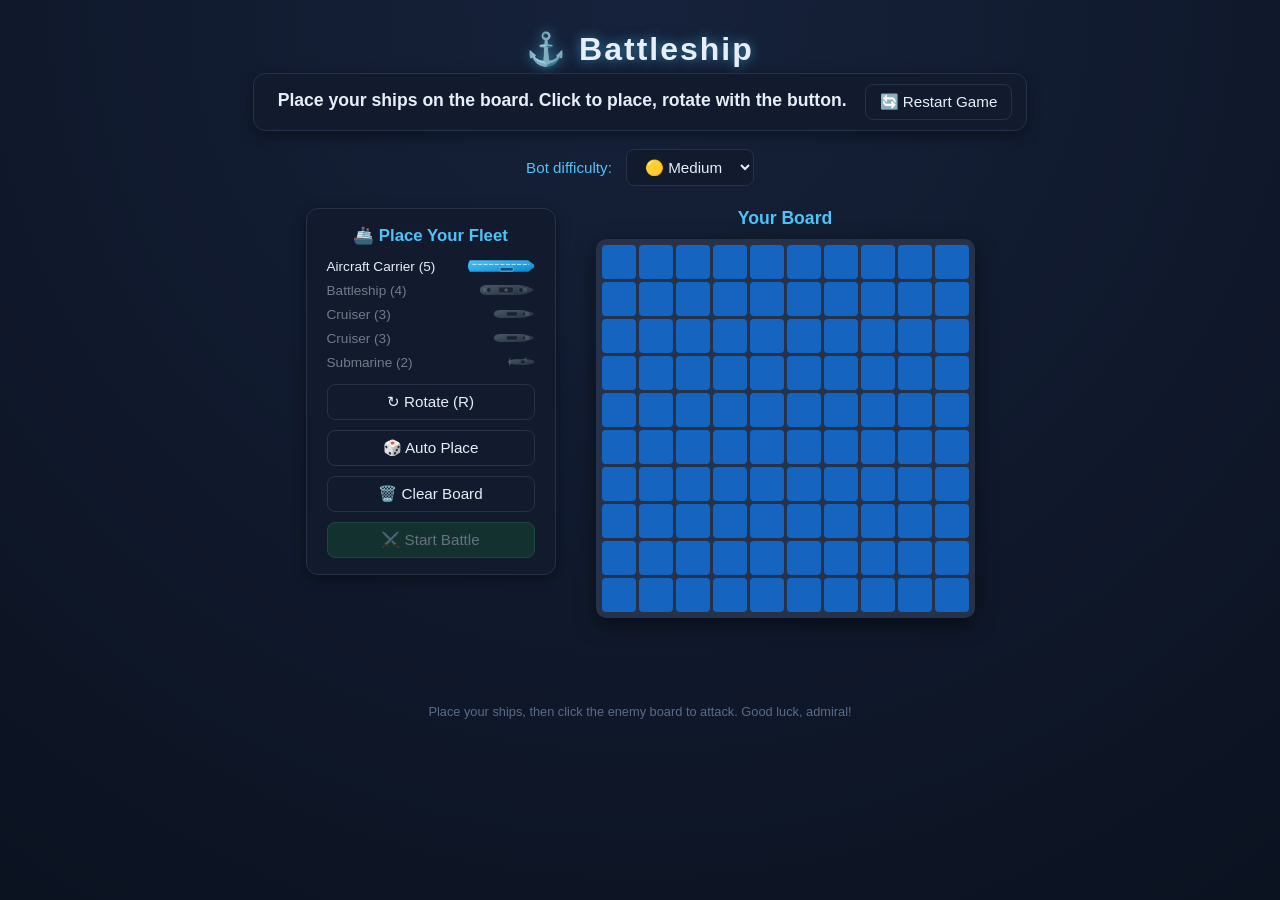
==== games/battleship/index.html @ e6fb00aa "Add 'games/battleship/' from commit 'f71a736b9541c7dc3c64a7a4b724bc1700e84438' git-subtree-dir: game" ====
<!DOCTYPE html>
<html lang="en">
<head>
<meta charset="UTF-8">
<meta name="viewport" content="width=device-width, initial-scale=1.0">
<title>Battleship</title>
<style>
  :root {
    --cell-size: 34px;
    --bg-dark: #0b1220;
    --panel: #121b2e;
    --border: #25324a;
    --water: #1565c0;
    --water-hover: #1e88e5;
    --hit: #e53935;
    --miss: #37474f;
    --accent: #4fc3f7;
    --valid: #43a047;
    --invalid: #d32f2f;
  }

  * { box-sizing: border-box; }

  body {
    margin: 0;
    min-height: 100vh;
    background: radial-gradient(circle at top, #16223b, var(--bg-dark));
    color: #e8eef7;
    font-family: 'Segoe UI', Tahoma, Geneva, Verdana, sans-serif;
    display: flex;
    flex-direction: column;
    align-items: center;
    padding: 20px;
  }

  h1 {
    margin: 10px 0 5px;
    letter-spacing: 2px;
    text-shadow: 0 0 12px rgba(79, 195, 247, 0.6);
  }

  /* Status bar at the top: message + restart button */
  #status-panel {
    display: flex;
    align-items: center;
    gap: 18px;
    background: var(--panel);
    border: 1px solid var(--border);
    border-radius: 12px;
    padding: 10px 14px 10px 24px;
    margin-bottom: 18px;
    text-align: center;
    min-width: 320px;
    max-width: 90vw;
    box-shadow: 0 4px 14px rgba(0,0,0,0.4);
  }

  #status-message {
    flex: 1;
    font-size: 1.1em;
    font-weight: 600;
    min-height: 1.4em;
  }

  #restart-btn {
    white-space: nowrap;
    flex-shrink: 0;
  }

  #controls {
    display: flex;
    flex-wrap: wrap;
    gap: 14px;
    align-items: center;
    justify-content: center;
    margin-bottom: 22px;
  }

  #controls label {
    font-size: 0.95em;
    color: var(--accent);
  }

  select, button {
    background: var(--panel);
    color: #e8eef7;
    border: 1px solid var(--border);
    border-radius: 8px;
    padding: 8px 14px;
    font-size: 0.95em;
    cursor: pointer;
    transition: transform 0.15s ease, background 0.2s ease;
  }

  select:hover, button:hover:not(:disabled) {
    background: #1a2740;
    transform: translateY(-1px);
  }

  button:disabled {
    opacity: 0.4;
    cursor: not-allowed;
  }

  button:active:not(:disabled), select:active {
    transform: translateY(0);
  }

  button.primary {
    background: #15532f;
    border-color: #2e8b57;
  }

  button.primary:hover:not(:disabled) {
    background: #1b6b3c;
  }

  /* Wraps the placement panel and the boards side by side */
  #game-area {
    display: flex;
    gap: 40px;
    flex-wrap: wrap;
    justify-content: center;
    align-items: flex-start;
    width: 100%;
  }

  /* Ship placement panel (left sidebar) */
  #placement-panel {
    background: var(--panel);
    border: 1px solid var(--border);
    border-radius: 12px;
    padding: 16px 20px;
    text-align: left;
    width: 250px;
    flex-shrink: 0;
    box-shadow: 0 4px 14px rgba(0,0,0,0.4);
  }

  #placement-panel h2 {
    margin: 0 0 12px;
    font-size: 1.05em;
    color: var(--accent);
    text-align: center;
  }

  #ship-queue {
    display: flex;
    flex-direction: column;
    gap: 8px;
    align-items: stretch;
    margin-bottom: 14px;
  }

  .queue-item {
    display: flex;
    align-items: center;
    justify-content: space-between;
    gap: 10px;
    opacity: 0.45;
  }

  .queue-item.current {
    opacity: 1;
  }

  .queue-item.placed {
    opacity: 0.25;
    text-decoration: line-through;
  }

  .queue-name {
    font-size: 0.85em;
    text-align: left;
  }

  .queue-blocks {
    flex-shrink: 0;
    display: block;
    height: 16px;
  }

  .queue-blocks svg {
    width: 100%;
    height: 100%;
    display: block;
  }

  #placement-actions {
    display: flex;
    flex-direction: column;
    gap: 10px;
  }

  #placement-actions button {
    width: 100%;
  }

  /* Fleet panels (sunk vs. remaining), beside the boards */
  .fleet-column {
    display: none; /* shown only during battle */
    background: var(--panel);
    border: 1px solid var(--border);
    border-radius: 12px;
    padding: 10px 14px;
    min-width: 165px;
    flex-shrink: 0;
    margin-top: 38px; /* lines up with the top of the board grids */
    box-shadow: 0 4px 14px rgba(0,0,0,0.4);
  }

  .fleet-column h3 {
    margin: 0 0 8px;
    font-size: 0.88em;
    color: var(--accent);
    text-align: center;
  }

  .fleet-item {
    display: flex;
    align-items: center;
    gap: 6px;
    padding: 3px 0;
    font-size: 0.76em;
  }

  .fleet-item.sunk {
    opacity: 0.5;
    text-decoration: line-through;
  }

  .fleet-icon {
    width: 15px;
    text-align: center;
  }

  .fleet-name {
    flex: 1;
  }

  .fleet-blocks {
    flex-shrink: 0;
    display: block;
    height: 10px;
  }

  .fleet-blocks svg {
    width: 100%;
    height: 100%;
    display: block;
  }

  /* Shared SVG ship artwork */
  .ship-hull {
    fill: url(#hullGradient);
  }

  /* Dark details (island, turrets, bridge, submarine sail) */
  .ship-detail {
    fill: #263238;
    stroke: #90a4ae;
    stroke-width: 0.035;
  }

  /* Line details (carrier runway, gun barrels, periscope, rudder) */
  .ship-line {
    stroke: #cfd8dc;
    stroke-width: 0.055;
    stroke-linecap: round;
    fill: none;
  }

  .ship-icon.current .ship-hull { fill: url(#hullGradientCurrent); }
  .ship-icon.current .ship-detail { fill: #01579b; stroke: #b3e5fc; }
  .ship-icon.current .ship-line { stroke: #e1f5fe; }

  .ship-icon.sunk .ship-hull { fill: url(#hullGradientSunk); }
  .ship-icon.sunk .ship-detail { fill: #100303; stroke: #4a1515; }
  .ship-icon.sunk .ship-line { stroke: #5a1a1a; }

  /* Whole-ship drawing overlaid on the board (a single piece per ship) */
  .ship-overlay {
    position: absolute;
    z-index: 0;
    pointer-events: none;
  }

  .ship-overlay svg {
    width: 100%;
    height: 100%;
    display: block;
  }

  #boards-container {
    display: flex;
    gap: 40px;
    flex-wrap: wrap;
    justify-content: center;
  }

  .board-wrapper {
    display: flex;
    flex-direction: column;
    align-items: center;
  }

  #bot-board-wrapper {
    display: none;
  }

  .board-title {
    margin-bottom: 10px;
    font-size: 1.1em;
    color: var(--accent);
    font-weight: bold;
  }

  .board {
    position: relative;
    display: grid;
    grid-template-columns: repeat(10, var(--cell-size));
    grid-template-rows: repeat(10, var(--cell-size));
    gap: 3px;
    background: var(--border);
    padding: 6px;
    border-radius: 10px;
    box-shadow: 0 6px 20px rgba(0,0,0,0.5);
  }

  .cell {
    width: var(--cell-size);
    height: var(--cell-size);
    background: var(--water);
    border-radius: 4px;
    display: flex;
    align-items: center;
    justify-content: center;
    font-size: 16px;
    user-select: none;
    position: relative;
    z-index: 1;
    transition: background 0.15s ease, transform 0.1s ease;
  }

  .cell:focus-visible {
    outline: 2px solid var(--accent);
    outline-offset: -2px;
  }

  /* Bot board: clickable only during battle */
  #bot-board.battle-active .cell {
    cursor: pointer;
  }

  #bot-board.battle-active .cell:hover:not(.miss):not(.hit):not(.sunk) {
    background: var(--water-hover);
  }

  /* Cell that belongs to a ship: turned transparent so the SVG drawing
     (.ship-overlay, below it in z-index) shows through. When the cell is
     attacked, the .hit/.miss/.sunk rules (with !important) paint over it,
     covering the drawing exactly at that point of the hull. */
  .cell.ship {
    background: transparent;
  }

  /* Placement board: cursor and preview */
  #player-board.placement-active .cell {
    cursor: pointer;
  }

  .cell.preview-valid {
    background: linear-gradient(135deg, var(--valid), #2e7d32) !important;
  }

  .cell.preview-invalid {
    background: linear-gradient(135deg, var(--invalid), #b71c1c) !important;
  }

  .cell.miss {
    background: var(--miss);
  }

  .cell.miss::after {
    content: '•';
    color: #b0bec5;
    font-size: 20px;
  }

  .cell.hit {
    background: var(--hit) !important;
  }

  .cell.hit::after {
    content: '✕';
    color: #fff;
  }

  /* Translucent so the dark-red sunk hull drawing shows through the cells */
  .cell.sunk {
    background: rgba(8, 8, 8, 0.6) !important;
  }

  .cell.sunk::after {
    content: '✕';
    color: var(--hit);
  }

  /* Subtle click animation */
  .cell.click-anim {
    animation: pop 0.25s ease;
  }

  @keyframes pop {
    0%   { transform: scale(1); }
    40%  { transform: scale(1.25); }
    100% { transform: scale(1); }
  }

  #bot-board.disabled .cell {
    cursor: not-allowed;
  }

  #game-over-banner {
    margin-top: 20px;
    font-size: 1.4em;
    font-weight: bold;
    text-align: center;
    min-height: 1.6em;
  }

  #game-over-banner.win { color: #69f0ae; text-shadow: 0 0 10px rgba(105,240,174,0.6); }
  #game-over-banner.lose { color: #ff5252; text-shadow: 0 0 10px rgba(255,82,82,0.6); }

  footer {
    margin-top: 30px;
    font-size: 0.8em;
    color: #5a6b8a;
  }

  /* Smaller cells on narrow screens so the 10x10 board fits */
  @media (max-width: 480px) {
    :root { --cell-size: 30px; }
  }

  @media (max-width: 390px) {
    :root { --cell-size: 26px; }
  }
</style>
</head>
<body>

<!-- Gradients reused by the SVG ship drawings (board and side lists) -->
<svg width="0" height="0" style="position: absolute" aria-hidden="true">
  <defs>
    <linearGradient id="hullGradient" x1="0" y1="0" x2="1" y2="1">
      <stop offset="0%" stop-color="#90a4ae" />
      <stop offset="100%" stop-color="#37474f" />
    </linearGradient>
    <linearGradient id="hullGradientCurrent" x1="0" y1="0" x2="1" y2="1">
      <stop offset="0%" stop-color="#4fc3f7" />
      <stop offset="100%" stop-color="#0288d1" />
    </linearGradient>
    <linearGradient id="hullGradientSunk" x1="0" y1="0" x2="1" y2="1">
      <stop offset="0%" stop-color="#5a1a1a" />
      <stop offset="100%" stop-color="#1a0505" />
    </linearGradient>
  </defs>
</svg>

<h1>⚓ Battleship</h1>

<div id="status-panel">
  <div id="status-message" role="status" aria-live="polite">Preparing the game...</div>
  <button id="restart-btn">🔄 Restart Game</button>
</div>

<!-- Difficulty picker: visible only outside of battle -->
<div id="controls">
  <label for="difficulty">Bot difficulty:</label>
  <select id="difficulty">
    <option value="easy">🟢 Easy</option>
    <option value="medium" selected>🟡 Medium</option>
    <option value="hard">🔴 Hard</option>
  </select>
</div>

<div id="game-area">
  <!-- Panel shown only during the ship placement phase, next to the board -->
  <div id="placement-panel">
    <h2>🚢 Place Your Fleet</h2>
    <div id="ship-queue"></div>
    <div id="placement-actions">
      <button id="rotate-btn">↻ Rotate (R)</button>
      <button id="auto-place-btn">🎲 Auto Place</button>
      <button id="clear-placement-btn">🗑️ Clear Board</button>
      <button id="start-battle-btn" class="primary" disabled>⚔️ Start Battle</button>
    </div>
  </div>

  <!-- Fleet panels flank the boards during battle -->
  <div class="fleet-column" id="player-fleet-column">
    <h3>🧭 Your Fleet</h3>
    <div id="player-fleet-list"></div>
  </div>

  <div id="boards-container">
    <div class="board-wrapper">
      <div class="board-title">Your Board</div>
      <div class="board" id="player-board" role="group" aria-label="Your board"></div>
    </div>
    <div class="board-wrapper" id="bot-board-wrapper">
      <div class="board-title">Enemy Board</div>
      <div class="board" id="bot-board" role="group" aria-label="Enemy board"></div>
    </div>
  </div>

  <div class="fleet-column" id="enemy-fleet-column">
    <h3>🎯 Enemy Fleet</h3>
    <div id="enemy-fleet-list"></div>
  </div>
</div>

<div id="game-over-banner" role="alert"></div>

<footer>Place your ships, then click the enemy board to attack. Good luck, admiral!</footer>

<script>
(() => {
  'use strict';

  // General settings
  const BOARD_SIZE = 10;
  const SHIP_SIZES = [5, 4, 3, 3, 2]; // 1x5, 1x4, 2x3, 1x2
  const SHIP_NAMES = { 5: 'Aircraft Carrier', 4: 'Battleship', 3: 'Cruiser', 2: 'Submarine' };
  const BOT_MOVE_DELAY = 300; // ms

  // Game state
  let playerGrid, botGrid;      // logical cell matrices
  let playerShips, botShips;    // ship lists { cells: [...], hits: 0, size, sunk }
  let gamePhase = 'placement';  // 'placement' | 'battle' | 'over'
  let difficulty = 'medium';
  let lastPlayerShotMsg = '';   // result of the player's last shot (shown together with the bot's)

  // State specific to the placement phase
  let shipQueue = [];           // remaining sizes to place
  let orientation = 'H';        // 'H' (horizontal) or 'V' (vertical)
  let lastHoverCell = null;     // last cell under the cursor (to redraw the preview when rotating)
  let previewCells = [];        // cells currently highlighted as preview
  let lastPointerType = 'mouse'; // 'mouse' | 'touch' | 'pen' | 'keyboard'
  let touchPreviewCell = null;  // on touch there is no hover: first tap previews, second tap places

  // Bot memory for the medium/hard modes
  let botMemory = {
    targetStack: [],   // stack of candidate cells to attack after a hit
    lastHit: null,
    huntDirection: null,
    firstHitOfCurrentShip: null,
    pendingHits: [],   // hits on ships not yet sunk (so a wounded ship is never abandoned)
    triedCells: new Set() // cells already attacked by the bot (avoids repeats)
  };

  // DOM references
  const playerBoardEl = document.getElementById('player-board');
  const botBoardEl = document.getElementById('bot-board');
  const botBoardWrapperEl = document.getElementById('bot-board-wrapper');
  const statusMessageEl = document.getElementById('status-message');
  const gameOverBannerEl = document.getElementById('game-over-banner');
  const difficultySelect = document.getElementById('difficulty');
  const restartBtn = document.getElementById('restart-btn');

  const placementPanelEl = document.getElementById('placement-panel');
  const shipQueueEl = document.getElementById('ship-queue');
  const rotateBtn = document.getElementById('rotate-btn');
  const autoPlaceBtn = document.getElementById('auto-place-btn');
  const clearPlacementBtn = document.getElementById('clear-placement-btn');
  const startBattleBtn = document.getElementById('start-battle-btn');

  const controlsEl = document.getElementById('controls');
  const playerFleetColumnEl = document.getElementById('player-fleet-column');
  const enemyFleetColumnEl = document.getElementById('enemy-fleet-column');
  const playerFleetListEl = document.getElementById('player-fleet-list');
  const enemyFleetListEl = document.getElementById('enemy-fleet-list');

  // Utilities
  function createEmptyGrid() {
    return Array.from({ length: BOARD_SIZE }, () =>
      Array.from({ length: BOARD_SIZE }, () => ({
        ship: null,   // reference to the occupying ship, or null
        attacked: false
      }))
    );
  }

  function randomInt(max) {
    return Math.floor(Math.random() * max);
  }

  function inBounds(r, c) {
    return r >= 0 && r < BOARD_SIZE && c >= 0 && c < BOARD_SIZE;
  }

  // Returns the adjacent cells (up, down, left, right)
  function getAdjacentCells(r, c) {
    return [
      { r: r - 1, c }, { r: r + 1, c },
      { r, c: c - 1 }, { r, c: c + 1 }
    ].filter(p => inBounds(p.r, p.c));
  }

  // Automatic ship placement
  function placeShipsRandomly(grid, sizes = SHIP_SIZES) {
    // Attempt cap per ship: if a layout corners a ship, clear the board
    // and start over instead of getting stuck in a loop.
    const MAX_ATTEMPTS = 200;

    while (true) {
      const ships = [];
      let fleetPlaced = true;

      for (const size of sizes) {
        let placed = false;

        for (let attempt = 0; attempt < MAX_ATTEMPTS && !placed; attempt++) {
          const horizontal = Math.random() < 0.5;
          const row = randomInt(BOARD_SIZE);
          const col = randomInt(BOARD_SIZE);

          const cells = [];
          for (let i = 0; i < size; i++) {
            const r = horizontal ? row : row + i;
            const c = horizontal ? col + i : col;
            cells.push({ r, c });
          }

          if (canPlaceShip(grid, cells)) {
            const ship = { cells, size, hits: 0, sunk: false };
            cells.forEach(({ r, c }) => { grid[r][c].ship = ship; });
            ships.push(ship);
            placed = true;
          }
        }

        if (!placed) {
          fleetPlaced = false;
          break;
        }
      }

      if (fleetPlaced) return ships;

      grid.forEach(row => row.forEach(cell => { cell.ship = null; }));
    }
  }

  // Checks bounds and ensures no overlap and no touching another ship
  function canPlaceShip(grid, cells) {
    for (const { r, c } of cells) {
      if (!inBounds(r, c)) return false;
      if (grid[r][c].ship) return false;

      // forbids adjacent ships (including diagonals) for a cleaner layout
      for (let dr = -1; dr <= 1; dr++) {
        for (let dc = -1; dc <= 1; dc++) {
          const nr = r + dr, nc = c + dc;
          if (inBounds(nr, nc) && grid[nr][nc].ship) return false;
        }
      }
    }
    return true;
  }

  // Generates the cells a ship would occupy from an anchor cell (left/top corner)
  function getCellsFromAnchor(row, col, size, orient) {
    const cells = [];
    for (let i = 0; i < size; i++) {
      cells.push(orient === 'H' ? { r: row, c: col + i } : { r: row + i, c: col });
    }
    return cells;
  }

  // SVG ship artwork
  // Each ship type has its own drawing (top-down view), always defined
  // horizontally: x axis = length (0..length), y axis = beam (0..1).
  // The bow sits at x=length and the stern at x=0.

  // Gun turret: circle with two barrels pointing toward "dir" (1 = bow, -1 = stern)
  function turretMarkup(t, dir, r = 0.16) {
    const tip = (t + dir * (r + 0.22)).toFixed(2);
    return `<line class="ship-line" x1="${t}" y1="0.44" x2="${tip}" y2="0.44" />` +
           `<line class="ship-line" x1="${t}" y1="0.56" x2="${tip}" y2="0.56" />` +
           `<circle class="ship-detail" cx="${t}" cy="0.5" r="${r}" />`;
  }

  const SHIP_SHAPES = {
    // Aircraft carrier: wide flat flight deck, dashed runway and side island
    5: () => `
      <path class="ship-hull" d="M 0.35,0.14 L 4.5,0.14 L 4.94,0.42 L 4.94,0.58 L 4.5,0.86 L 0.35,0.86 Q 0.06,0.5 0.35,0.14 Z" />
      <line class="ship-line" x1="0.55" y1="0.4" x2="4.55" y2="0.4" stroke-dasharray="0.24 0.16" />
      <rect class="ship-detail" x="2.5" y="0.58" width="0.95" height="0.24" rx="0.07" />
    `,
    // Battleship: sturdy hull, two gun turrets, superstructure and funnel
    4: () => `
      <path class="ship-hull" d="M 0.06,0.5 Q 0.06,0.22 0.55,0.18 L 2.9,0.18 Q 3.55,0.25 3.94,0.5 Q 3.55,0.75 2.9,0.82 L 0.55,0.82 Q 0.06,0.78 0.06,0.5 Z" />
      ${turretMarkup(3.0, 1)}
      ${turretMarkup(0.7, -1)}
      <rect class="ship-detail" x="1.4" y="0.32" width="1.05" height="0.36" rx="0.09" />
      <circle class="ship-line" cx="1.93" cy="0.5" r="0.08" />
    `,
    // Cruiser: slender hull, one forward turret and a central bridge
    3: () => `
      <path class="ship-hull" d="M 0.06,0.5 Q 0.06,0.28 0.5,0.25 L 2.05,0.25 Q 2.6,0.3 2.94,0.5 Q 2.6,0.7 2.05,0.75 L 0.5,0.75 Q 0.06,0.72 0.06,0.5 Z" />
      ${turretMarkup(2.2, 1, 0.13)}
      <rect class="ship-detail" x="0.95" y="0.36" width="0.8" height="0.28" rx="0.07" />
    `,
    // Submarine: capsule hull, stern rudder, central sail and periscope
    2: () => `
      <path class="ship-hull" d="M 0.05,0.5 Q 0.18,0.35 0.6,0.33 L 1.45,0.33 Q 1.95,0.37 1.95,0.5 Q 1.95,0.63 1.45,0.67 L 0.6,0.67 Q 0.18,0.65 0.05,0.5 Z" />
      <line class="ship-line" x1="0.2" y1="0.3" x2="0.2" y2="0.7" />
      <rect class="ship-detail" x="0.95" y="0.37" width="0.36" height="0.26" rx="0.11" />
      <line class="ship-line" x1="1.24" y1="0.37" x2="1.36" y2="0.24" />
    `,
    // Generic shape for sizes outside the standard fleet
    default: (L) => {
      const wideAt = Math.min(L * 0.4, L - 0.9);
      const taperAt = Math.max(L - 0.6, L * 0.55);
      const points = [
        [0, 0.3], [0, 0.7],
        [wideAt, 0.85], [taperAt, 0.55],
        [L, 0.5],
        [taperAt, 0.45], [wideAt, 0.15]
      ];
      const d = 'M ' + points.map(([x, y]) => `${x.toFixed(3)},${y.toFixed(3)}`).join(' L ') + ' Z';
      return `<path class="ship-hull" d="${d}" />`;
    }
  };

  function shipSvgMarkup(length, orientation, extraClass) {
    const shape = SHIP_SHAPES[length] || SHIP_SHAPES.default;
    const viewBox = orientation === 'V' ? `0 0 1 ${length}` : `0 0 ${length} 1`;
    // matrix(0 1 1 0 0 0) transposes the axes (x,y -> y,x), reusing the
    // horizontal drawing vertically without duplicating the shapes
    const inner = orientation === 'V'
      ? `<g transform="matrix(0 1 1 0 0 0)">${shape(length)}</g>`
      : shape(length);
    return `<svg class="ship-icon${extraClass ? ' ' + extraClass : ''}" viewBox="${viewBox}" preserveAspectRatio="none" xmlns="http://www.w3.org/2000/svg">${inner}</svg>`;
  }

  // Draws the whole ship overlaid on the board (a single piece per ship,
  // not one slice per cell). Must only be called with ships that may be
  // revealed (the player's always; the enemy's only when sunk / game over).
  function renderShipOverlays(boardEl, ships) {
    boardEl.querySelectorAll('.ship-overlay').forEach(el => el.remove());

    ships.forEach(ship => {
      const first = ship.cells[0];
      const last = ship.cells[ship.cells.length - 1];
      const firstEl = boardEl.querySelector(`[data-row="${first.r}"][data-col="${first.c}"]`);
      const lastEl = boardEl.querySelector(`[data-row="${last.r}"][data-col="${last.c}"]`);
      if (!firstEl || !lastEl) return;

      const orientation = first.r === last.r ? 'H' : 'V';
      const overlay = document.createElement('div');
      overlay.className = 'ship-overlay' + (ship.sunk ? ' sunk' : '');
      overlay.style.left = `${firstEl.offsetLeft}px`;
      overlay.style.top = `${firstEl.offsetTop}px`;
      overlay.style.width = `${(lastEl.offsetLeft + lastEl.offsetWidth) - firstEl.offsetLeft}px`;
      overlay.style.height = `${(lastEl.offsetTop + lastEl.offsetHeight) - firstEl.offsetTop}px`;
      overlay.innerHTML = shipSvgMarkup(ship.size, orientation, ship.sunk ? 'sunk' : '');

      boardEl.appendChild(overlay);
    });
  }

  // Board rendering
  // Accessible cell name: coordinate in the A1..J10 format + current state
  function cellAriaLabel(r, c, cellData, revealShips) {
    const coord = `${String.fromCharCode(65 + r)}${c + 1}`;
    if (cellData.attacked) {
      if (cellData.ship) return `${coord}: ${cellData.ship.sunk ? 'sunk ship' : 'hit'}`;
      return `${coord}: miss`;
    }
    // on revealed boards, tells screen readers where the ships are
    if (revealShips && cellData.ship) return `${coord}: ship`;
    return coord;
  }

  function renderBoard(boardEl, grid, { revealShips, interactive }) {
    boardEl.innerHTML = '';
    for (let r = 0; r < BOARD_SIZE; r++) {
      for (let c = 0; c < BOARD_SIZE; c++) {
        const cellData = grid[r][c];
        const cellEl = document.createElement('div');
        cellEl.className = 'cell';
        cellEl.dataset.row = r;
        cellEl.dataset.col = c;
        cellEl.setAttribute('aria-label', cellAriaLabel(r, c, cellData, revealShips));
        if (interactive) {
          cellEl.tabIndex = 0;
          cellEl.setAttribute('role', 'button');
        }

        if (revealShips && cellData.ship) {
          cellEl.classList.add('ship');
        }

        if (cellData.attacked) {
          if (cellData.ship) {
            cellEl.classList.add(cellData.ship.sunk ? 'sunk' : 'hit');
          } else {
            cellEl.classList.add('miss');
          }
        }

        boardEl.appendChild(cellEl);
      }
    }
  }

  function updateCellVisual(boardEl, r, c, grid, { revealShips }) {
    const cellEl = boardEl.querySelector(`[data-row="${r}"][data-col="${c}"]`);
    if (!cellEl) return;
    const cellData = grid[r][c];

    cellEl.classList.remove('hit', 'miss', 'sunk');
    if (cellData.attacked) {
      if (cellData.ship) {
        cellEl.classList.add(cellData.ship.sunk ? 'sunk' : 'hit');
      } else {
        cellEl.classList.add('miss');
      }
    }
    cellEl.setAttribute('aria-label', cellAriaLabel(r, c, cellData, revealShips));

    // subtle click animation
    cellEl.classList.remove('click-anim');
    void cellEl.offsetWidth; // forces a reflow to restart the animation
    cellEl.classList.add('click-anim');
  }

  // Visually marks all cells of a ship as "sunk" once it goes down
  function refreshShipSunkState(boardEl, ship, grid, opts) {
    ship.cells.forEach(({ r, c }) => updateCellVisual(boardEl, r, c, grid, opts));
  }

  // Fleet panel: sunk vs. remaining ships
  // Hit progress (red blocks) stays hidden until the ship is fully sunk,
  // so it never gives away which ship was hit. The rule applies equally
  // to both sides (your fleet and the enemy fleet).
  function renderFleetList(containerEl, ships) {
    containerEl.innerHTML = '';
    ships.forEach(ship => {
      const item = document.createElement('div');
      item.className = 'fleet-item' + (ship.sunk ? ' sunk' : '');

      const icon = document.createElement('span');
      icon.className = 'fleet-icon';
      icon.textContent = ship.sunk ? '☠️' : '🚢';

      const name = document.createElement('span');
      name.className = 'fleet-name';
      name.textContent = `${SHIP_NAMES[ship.size]} (${ship.size})`;

      const blocks = document.createElement('span');
      blocks.className = 'fleet-blocks';
      blocks.style.width = `${ship.size * 8}px`;
      blocks.innerHTML = shipSvgMarkup(ship.size, 'H', ship.sunk ? 'sunk' : '');

      item.append(icon, name, blocks);
      containerEl.appendChild(item);
    });
  }

  function updateFleetStatus() {
    renderFleetList(playerFleetListEl, playerShips);
    renderFleetList(enemyFleetListEl, botShips);
  }

  // Placement phase

  function enterPlacementPhase() {
    gamePhase = 'placement';
    playerGrid = createEmptyGrid();
    playerShips = [];
    shipQueue = [...SHIP_SIZES];
    orientation = 'H';
    lastHoverCell = null;
    previewCells = [];
    touchPreviewCell = null;

    controlsEl.style.display = 'flex';
    placementPanelEl.style.display = 'block';
    botBoardWrapperEl.style.display = 'none';
    playerFleetColumnEl.style.display = 'none';
    enemyFleetColumnEl.style.display = 'none';
    playerBoardEl.classList.add('placement-active');

    renderBoard(playerBoardEl, playerGrid, { revealShips: true, interactive: true });
    renderShipOverlays(playerBoardEl, playerShips);
    renderShipQueue();
    startBattleBtn.disabled = true;
    setStatus('Place your ships on the board. Click to place, rotate with the button.');
  }

  function renderShipQueue() {
    shipQueueEl.innerHTML = '';

    // Fixed list of every ship in the fleet, marking the ones already placed
    const placedCount = SHIP_SIZES.length - shipQueue.length;

    SHIP_SIZES.forEach((size, i) => {
      const item = document.createElement('div');
      const isPlaced = i < placedCount;
      const isCurrent = i === placedCount;
      item.className = 'queue-item' + (isPlaced ? ' placed' : '') + (isCurrent ? ' current' : '');

      const name = document.createElement('span');
      name.className = 'queue-name';
      name.textContent = `${SHIP_NAMES[size]} (${size})`;

      const blocks = document.createElement('span');
      blocks.className = 'queue-blocks';
      blocks.style.width = `${size * 14}px`;
      blocks.innerHTML = shipSvgMarkup(size, 'H', isCurrent ? 'current' : '');

      item.appendChild(name);
      item.appendChild(blocks);
      shipQueueEl.appendChild(item);
    });
  }

  function clearPreview() {
    previewCells.forEach(({ r, c }) => {
      const cellEl = playerBoardEl.querySelector(`[data-row="${r}"][data-col="${c}"]`);
      if (cellEl) cellEl.classList.remove('preview-valid', 'preview-invalid');
    });
    previewCells = [];
  }

  function showPreview(row, col) {
    clearPreview();
    if (shipQueue.length === 0) return;

    const size = shipQueue[0];
    const cells = getCellsFromAnchor(row, col, size, orientation);
    const valid = canPlaceShip(playerGrid, cells);

    cells.forEach(({ r, c }) => {
      if (!inBounds(r, c)) return;
      const cellEl = playerBoardEl.querySelector(`[data-row="${r}"][data-col="${c}"]`);
      if (cellEl) cellEl.classList.add(valid ? 'preview-valid' : 'preview-invalid');
    });

    previewCells = cells.filter(p => inBounds(p.r, p.c));
  }

  function handlePlacementHover(e) {
    if (gamePhase !== 'placement') return;
    const cellEl = e.target.closest('.cell');
    if (!cellEl) return;
    const row = Number(cellEl.dataset.row);
    const col = Number(cellEl.dataset.col);
    lastHoverCell = { row, col };
    showPreview(row, col);
  }

  function handlePlacementLeave() {
    lastHoverCell = null;
    clearPreview();
  }

  function handlePlacementClick(e) {
    if (gamePhase !== 'placement' || shipQueue.length === 0) return;
    const cellEl = e.target.closest('.cell');
    if (!cellEl) return;
    const row = Number(cellEl.dataset.row);
    const col = Number(cellEl.dataset.col);

    // touch has no hover preview: the first tap only shows the preview,
    // a second tap on the same cell confirms the placement
    if (lastPointerType === 'touch') {
      if (!touchPreviewCell || touchPreviewCell.row !== row || touchPreviewCell.col !== col) {
        touchPreviewCell = { row, col };
        lastHoverCell = { row, col };
        showPreview(row, col);
        return;
      }
      touchPreviewCell = null;
    }

    const size = shipQueue[0];
    const cells = getCellsFromAnchor(row, col, size, orientation);
    if (!canPlaceShip(playerGrid, cells)) return; // invalid position, ignore the click

    const ship = { cells, size, hits: 0, sunk: false };
    cells.forEach(({ r, c }) => { playerGrid[r][c].ship = ship; });
    playerShips.push(ship);
    shipQueue.shift();

    clearPreview();
    renderBoard(playerBoardEl, playerGrid, { revealShips: true, interactive: true });
    renderShipOverlays(playerBoardEl, playerShips);
    renderShipQueue();

    if (shipQueue.length === 0) {
      startBattleBtn.disabled = false;
      setStatus('Fleet placed! Click "Start Battle" when you are ready.');
    } else {
      setStatus(`Place: ${SHIP_NAMES[shipQueue[0]]} (size ${shipQueue[0]}).`);
      if (lastHoverCell) showPreview(lastHoverCell.row, lastHoverCell.col);
    }
  }

  function toggleOrientation() {
    if (gamePhase !== 'placement') return;
    orientation = orientation === 'H' ? 'V' : 'H';
    if (lastHoverCell) showPreview(lastHoverCell.row, lastHoverCell.col);
  }

  function autoPlaceRemaining() {
    if (gamePhase !== 'placement') return;
    playerGrid = createEmptyGrid();
    playerShips = placeShipsRandomly(playerGrid, SHIP_SIZES);
    shipQueue = [];

    renderBoard(playerBoardEl, playerGrid, { revealShips: true, interactive: true });
    renderShipOverlays(playerBoardEl, playerShips);
    renderShipQueue();
    startBattleBtn.disabled = false;
    setStatus('Fleet placed automatically! Click "Start Battle".');
  }

  function clearPlacement() {
    if (gamePhase !== 'placement') return;
    playerGrid = createEmptyGrid();
    playerShips = [];
    shipQueue = [...SHIP_SIZES];

    renderBoard(playerBoardEl, playerGrid, { revealShips: true, interactive: true });
    renderShipOverlays(playerBoardEl, playerShips);
    renderShipQueue();
    startBattleBtn.disabled = true;
    setStatus('Board cleared. Place your ships again.');
  }

  function startBattle() {
    if (gamePhase !== 'placement' || shipQueue.length > 0) return;

    botGrid = createEmptyGrid();
    botShips = placeShipsRandomly(botGrid);

    botMemory = {
      targetStack: [],
      lastHit: null,
      huntDirection: null,
      firstHitOfCurrentShip: null,
      pendingHits: [],
      triedCells: new Set()
    };

    gamePhase = 'battle';
    lastPlayerShotMsg = '';
    controlsEl.style.display = 'none'; // difficulty is hidden once the battle starts

    // during battle the player's board is no longer interactive
    playerBoardEl.querySelectorAll('.cell').forEach(el => {
      el.tabIndex = -1;
      el.removeAttribute('role');
    });

    placementPanelEl.style.display = 'none';
    botBoardWrapperEl.style.display = 'flex';
    playerFleetColumnEl.style.display = 'block';
    enemyFleetColumnEl.style.display = 'block';
    playerBoardEl.classList.remove('placement-active');

    renderBoard(botBoardEl, botGrid, { revealShips: false, interactive: true });
    updateFleetStatus();
    setStatus('Your turn! Click the enemy board to attack.');
    setBoardsClickable(true);

    // keyboard flow: continue on the board that is now the active one
    const firstCell = botBoardEl.querySelector('.cell');
    if (firstCell) firstCell.focus({ preventScroll: true });
  }

  // Battle phase

  function attackCell(grid, ships, r, c) {
    const cellData = grid[r][c];
    if (cellData.attacked) return null; // already attacked

    cellData.attacked = true;

    if (cellData.ship) {
      cellData.ship.hits++;
      if (cellData.ship.hits === cellData.ship.size) {
        cellData.ship.sunk = true;
      }
      return { hit: true, ship: cellData.ship };
    }

    return { hit: false, ship: null };
  }

  function allShipsSunk(ships) {
    return ships.every(s => s.sunk);
  }

  function handlePlayerAttack(e) {
    if (gamePhase !== 'battle') return;
    if (botBoardEl.classList.contains('disabled')) return; // waiting for the bot's turn

    const cellEl = e.target.closest('.cell');
    if (!cellEl) return;

    const r = Number(cellEl.dataset.row);
    const c = Number(cellEl.dataset.col);

    if (botGrid[r][c].attacked) return; // cell already attacked, ignore

    const result = attackCell(botGrid, botShips, r, c);
    updateCellVisual(botBoardEl, r, c, botGrid, { revealShips: false });

    if (result.hit) {
      if (result.ship.sunk) {
        refreshShipSunkState(botBoardEl, result.ship, botGrid, { revealShips: false });
        renderShipOverlays(botBoardEl, botShips.filter(s => s.sunk));
        lastPlayerShotMsg = `💥 You sank an enemy ship (size ${result.ship.size})!`;
      } else {
        lastPlayerShotMsg = '🎯 You hit an enemy ship!';
      }
    } else {
      lastPlayerShotMsg = '🌊 You missed: water.';
    }
    setStatus(lastPlayerShotMsg);

    updateFleetStatus();

    if (allShipsSunk(botShips)) {
      endGame(true);
      return;
    }

    // bot's turn after a short delay
    setBoardsClickable(false);
    setTimeout(botTurn, BOT_MOVE_DELAY);
  }

  function botTurn() {
    if (gamePhase !== 'battle') return;

    const { r, c } = chooseBotTarget();
    const result = attackCell(playerGrid, playerShips, r, c);
    botMemory.triedCells.add(`${r},${c}`);
    updateCellVisual(playerBoardEl, r, c, playerGrid, { revealShips: true });

    let botMsg;
    if (result.hit) {
      if (result.ship.sunk) {
        refreshShipSunkState(playerBoardEl, result.ship, playerGrid, { revealShips: true });
        // redraws the overlays so the sunk ship gets the dark-red hull
        renderShipOverlays(playerBoardEl, playerShips);
        botMsg = `☠️ The bot sank your ship (size ${result.ship.size})!`;
        // ship sunk: clear the hunt memory and the resolved hits
        botMemory.targetStack = [];
        botMemory.lastHit = null;
        botMemory.huntDirection = null;
        botMemory.firstHitOfCurrentShip = null;
        botMemory.pendingHits = botMemory.pendingHits.filter(
          h => !result.ship.cells.some(cell => cell.r === h.r && cell.c === h.c)
        );
      } else {
        botMsg = '🔥 The bot hit your ship!';
        registerBotHit(r, c);
      }
    } else {
      botMsg = '💧 The bot missed. Your turn!';
      // if it was in "direction" mode and missed, try the opposite direction from the first hit
      if (difficulty === 'hard' && botMemory.huntDirection && botMemory.firstHitOfCurrentShip) {
        const opposite = oppositeTargetFrom(botMemory.firstHitOfCurrentShip, botMemory.huntDirection);
        if (opposite && !botMemory.triedCells.has(`${opposite.r},${opposite.c}`)) {
          botMemory.targetStack.push(opposite);
        }
        botMemory.huntDirection = null;
      }
    }

    // Shows the player's result and the bot's together, so the player's
    // shot does not vanish from the screen when the bot responds
    setStatus(lastPlayerShotMsg ? `${lastPlayerShotMsg} · ${botMsg}` : botMsg);

    updateFleetStatus();

    if (allShipsSunk(playerShips)) {
      endGame(false);
      return;
    }

    setBoardsClickable(true);
  }

  function registerBotHit(r, c) {
    botMemory.pendingHits.push({ r, c });

    if (!botMemory.firstHitOfCurrentShip) {
      botMemory.firstHitOfCurrentShip = { r, c };
    } else if (!botMemory.huntDirection) {
      // second hit on the same ship: deduce the direction
      const first = botMemory.firstHitOfCurrentShip;
      if (r === first.r) {
        botMemory.huntDirection = { dr: 0, dc: c > first.c ? 1 : -1 };
      } else {
        botMemory.huntDirection = { dr: r > first.r ? 1 : -1, dc: 0 };
      }
    }

    botMemory.lastHit = { r, c };

    if (difficulty === 'medium') {
      // add the neighbors as candidates
      getAdjacentCells(r, c).forEach(p => {
        if (!botMemory.triedCells.has(`${p.r},${p.c}`)) {
          botMemory.targetStack.push(p);
        }
      });
    } else if (difficulty === 'hard') {
      if (botMemory.huntDirection) {
        // keep going in the detected direction
        const next = {
          r: r + botMemory.huntDirection.dr,
          c: c + botMemory.huntDirection.dc
        };
        if (inBounds(next.r, next.c) && !botMemory.triedCells.has(`${next.r},${next.c}`)) {
          botMemory.targetStack.push(next);
        } else {
          // hit the edge or already tried: try the opposite direction from the first hit
          const opposite = oppositeTargetFrom(botMemory.firstHitOfCurrentShip, botMemory.huntDirection);
          if (opposite && !botMemory.triedCells.has(`${opposite.r},${opposite.c}`)) {
            botMemory.targetStack.push(opposite);
          }
        }
      } else {
        // direction still unknown: add the neighbors of the first hit
        getAdjacentCells(r, c).forEach(p => {
          if (!botMemory.triedCells.has(`${p.r},${p.c}`)) {
            botMemory.targetStack.push(p);
          }
        });
      }
    }
  }

  function oppositeTargetFrom(origin, direction) {
    const opp = { r: origin.r - direction.dr, c: origin.c - direction.dc };
    return inBounds(opp.r, opp.c) ? opp : null;
  }

  function popValidTarget() {
    while (botMemory.targetStack.length > 0) {
      const candidate = botMemory.targetStack.pop();
      const key = `${candidate.r},${candidate.c}`;
      if (!botMemory.triedCells.has(key) && inBounds(candidate.r, candidate.c)) {
        return candidate;
      }
    }
    return null;
  }

  function chooseBotTarget() {
    if (difficulty === 'easy') {
      return randomUntriedCell();
    }

    // medium and hard: drain the priority target stack before shooting at random
    let target = popValidTarget();
    if (target) return target;

    // hard mode: if there are still hits on ships not yet sunk, resume hunting
    // around them instead of abandoning the wounded ship and shooting at random
    if (difficulty === 'hard' && botMemory.pendingHits.length > 0) {
      botMemory.pendingHits.forEach(({ r, c }) => {
        getAdjacentCells(r, c).forEach(p => {
          if (!botMemory.triedCells.has(`${p.r},${p.c}`)) {
            botMemory.targetStack.push(p);
          }
        });
      });
      target = popValidTarget();
      if (target) return target;
    }

    return randomUntriedCell();
  }

  function randomUntriedCell() {
    let r, c, key;
    do {
      r = randomInt(BOARD_SIZE);
      c = randomInt(BOARD_SIZE);
      key = `${r},${c}`;
    } while (botMemory.triedCells.has(key));
    return { r, c };
  }

  // Game flow control
  function setStatus(message) {
    statusMessageEl.textContent = message;
  }

  function setBoardsClickable(clickable) {
    botBoardEl.classList.toggle('disabled', !clickable);
    botBoardEl.classList.toggle('battle-active', gamePhase === 'battle');
  }

  function endGame(playerWon) {
    gamePhase = 'over';
    setBoardsClickable(false);
    controlsEl.style.display = 'flex'; // free to pick a difficulty for the next game

    // reveals all of the bot's ships at the end
    renderBoard(botBoardEl, botGrid, { revealShips: true });
    renderShipOverlays(botBoardEl, botShips);

    if (playerWon) {
      gameOverBannerEl.textContent = '🏆 Victory! You sank the entire enemy fleet!';
      gameOverBannerEl.className = 'win';
      setStatus('Game over: you won!');
    } else {
      gameOverBannerEl.textContent = '💀 Defeat! Your fleet was destroyed.';
      gameOverBannerEl.className = 'lose';
      setStatus('Game over: the bot won!');
    }
  }

  // Initialization / restart
  function startNewGame() {
    difficulty = difficultySelect.value;
    gameOverBannerEl.textContent = '';
    gameOverBannerEl.className = '';
    enterPlacementPhase();
  }

  // Listeners
  botBoardEl.addEventListener('click', handlePlayerAttack);

  playerBoardEl.addEventListener('mouseover', handlePlacementHover);
  playerBoardEl.addEventListener('mouseleave', handlePlacementLeave);
  playerBoardEl.addEventListener('click', handlePlacementClick);

  rotateBtn.addEventListener('click', toggleOrientation);
  autoPlaceBtn.addEventListener('click', autoPlaceRemaining);
  clearPlacementBtn.addEventListener('click', clearPlacement);
  startBattleBtn.addEventListener('click', startBattle);

  document.addEventListener('keydown', (e) => {
    if ((e.key === 'r' || e.key === 'R') && gamePhase === 'placement') {
      toggleOrientation();
    }
  });

  // Tracks the pointer type so placement clicks can tell touch apart from mouse
  document.addEventListener('pointerdown', (e) => {
    lastPointerType = e.pointerType || 'mouse';
  }, true);

  // Accessibility: Enter/Space activate the focused cell like a click,
  // and moving focus with the keyboard also shows the placement preview
  function handleCellKeydown(e) {
    if (e.key !== 'Enter' && e.key !== ' ') return;
    const cellEl = e.target.closest('.cell');
    if (!cellEl) return;
    e.preventDefault();
    lastPointerType = 'keyboard';
    cellEl.click();
  }

  playerBoardEl.addEventListener('keydown', handleCellKeydown);
  botBoardEl.addEventListener('keydown', handleCellKeydown);
  playerBoardEl.addEventListener('focusin', handlePlacementHover);
  playerBoardEl.addEventListener('focusout', handlePlacementLeave);

  restartBtn.addEventListener('click', startNewGame);

  // The selector is hidden during battle, so a change here can only happen
  // before the battle starts; it never restarts the game (only the button does)
  difficultySelect.addEventListener('change', () => {
    difficulty = difficultySelect.value;
  });

  // Repositions the ship overlays when the layout changes (the cell size
  // shrinks on narrow screens, so the pixel offsets need to be recomputed)
  window.addEventListener('resize', () => {
    if (playerShips) renderShipOverlays(playerBoardEl, playerShips);
    if (gamePhase === 'battle') {
      renderShipOverlays(botBoardEl, botShips.filter(s => s.sunk));
    } else if (gamePhase === 'over') {
      renderShipOverlays(botBoardEl, botShips);
    }
  });

  // Start
  startNewGame();
})();
</script>

</body>
</html>
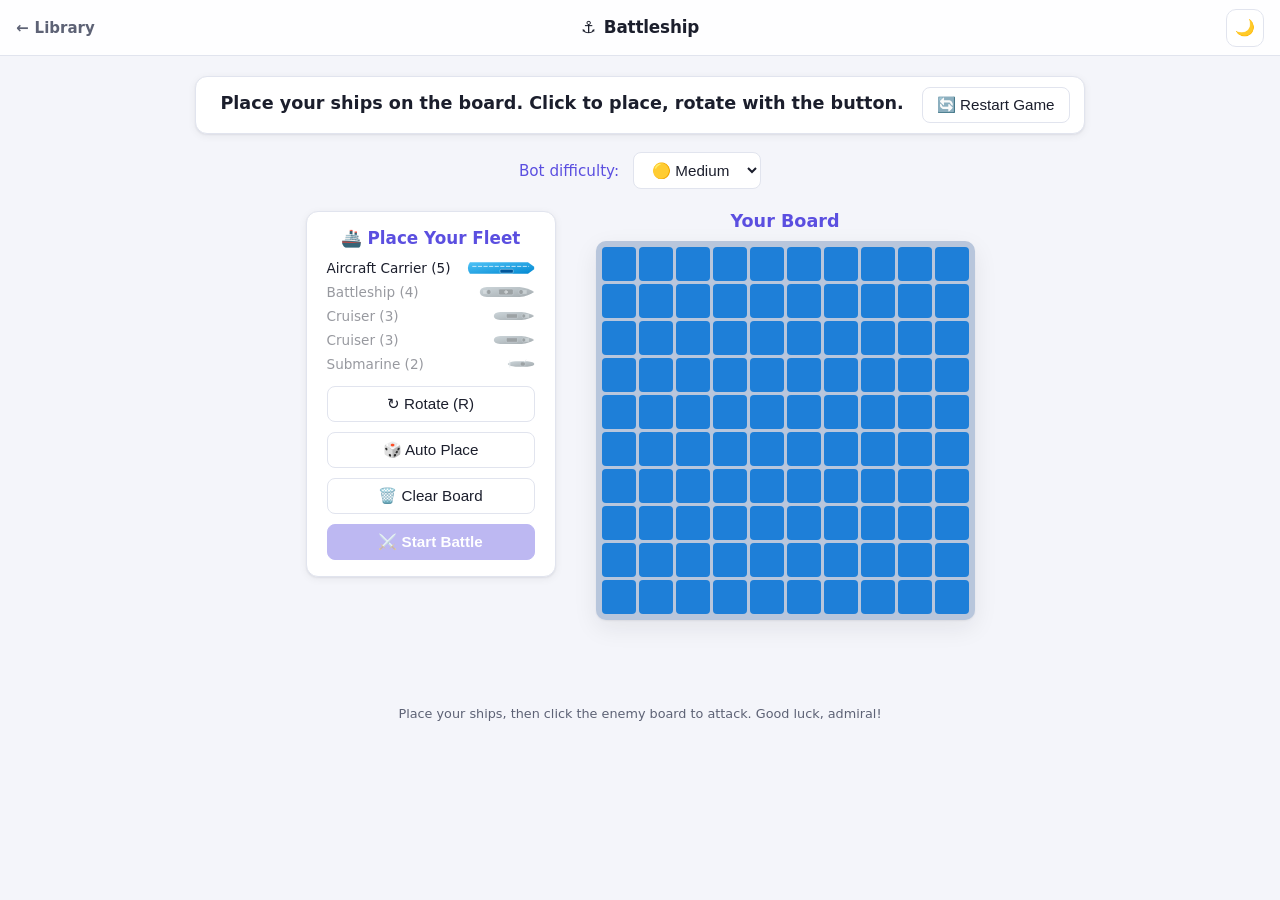
==== commit 81e288e3: "Add shared layout and theme for all games Every page now loads shared/theme.css and shared/layout.js" ====
--- a/games/battleship/index.html
+++ b/games/battleship/index.html
@@ -4,39 +4,43 @@
 <meta charset="UTF-8">
 <meta name="viewport" content="width=device-width, initial-scale=1.0">
 <title>Battleship</title>
+<link rel="stylesheet" href="../../shared/theme.css">
+<script src="../../games.js"></script>
+<script src="../../shared/layout.js" data-game="battleship"></script>
 <style>
   :root {
     --cell-size: 34px;
-    --bg-dark: #0b1220;
-    --panel: #121b2e;
-    --border: #25324a;
+    --panel: var(--gl-surface);
+    --border: var(--gl-border);
+    --grid-bg: #b8c6dc;
+    --water: #1e7fd8;
+    --water-hover: #3a96ea;
+    --hit: #e53935;
+    --miss: #607d8b;
+    --accent: var(--gl-accent);
+    --valid: #43a047;
+    --invalid: #d32f2f;
+  }
+
+  :root[data-theme="dark"] {
+    --grid-bg: #25324a;
     --water: #1565c0;
     --water-hover: #1e88e5;
-    --hit: #e53935;
     --miss: #37474f;
-    --accent: #4fc3f7;
-    --valid: #43a047;
-    --invalid: #d32f2f;
   }
 
   * { box-sizing: border-box; }
 
   body {
-    margin: 0;
     min-height: 100vh;
-    background: radial-gradient(circle at top, #16223b, var(--bg-dark));
-    color: #e8eef7;
-    font-family: 'Segoe UI', Tahoma, Geneva, Verdana, sans-serif;
     display: flex;
     flex-direction: column;
     align-items: center;
-    padding: 20px;
-  }
-
-  h1 {
-    margin: 10px 0 5px;
-    letter-spacing: 2px;
-    text-shadow: 0 0 12px rgba(79, 195, 247, 0.6);
+    padding: 0 20px 20px;
+  }
+
+  .gl-bar {
+    margin: 0 -20px 20px;
   }
 
   /* Status bar at the top: message + restart button */
@@ -52,7 +56,7 @@
     text-align: center;
     min-width: 320px;
     max-width: 90vw;
-    box-shadow: 0 4px 14px rgba(0,0,0,0.4);
+    box-shadow: var(--gl-shadow-sm);
   }
 
   #status-message {
@@ -83,7 +87,7 @@
 
   select, button {
     background: var(--panel);
-    color: #e8eef7;
+    color: var(--gl-fg);
     border: 1px solid var(--border);
     border-radius: 8px;
     padding: 8px 14px;
@@ -93,7 +97,7 @@
   }
 
   select:hover, button:hover:not(:disabled) {
-    background: #1a2740;
+    background: var(--gl-surface-2);
     transform: translateY(-1px);
   }
 
@@ -107,12 +111,14 @@
   }
 
   button.primary {
-    background: #15532f;
-    border-color: #2e8b57;
+    background: var(--gl-accent);
+    border-color: var(--gl-accent);
+    color: var(--gl-accent-fg);
+    font-weight: 600;
   }
 
   button.primary:hover:not(:disabled) {
-    background: #1b6b3c;
+    background: var(--gl-accent-hover);
   }
 
   /* Wraps the placement panel and the boards side by side */
@@ -134,7 +140,7 @@
     text-align: left;
     width: 250px;
     flex-shrink: 0;
-    box-shadow: 0 4px 14px rgba(0,0,0,0.4);
+    box-shadow: var(--gl-shadow-sm);
   }
 
   #placement-panel h2 {
@@ -206,7 +212,7 @@
     min-width: 165px;
     flex-shrink: 0;
     margin-top: 38px; /* lines up with the top of the board grids */
-    box-shadow: 0 4px 14px rgba(0,0,0,0.4);
+    box-shadow: var(--gl-shadow-sm);
   }
 
   .fleet-column h3 {
@@ -321,10 +327,10 @@
     grid-template-columns: repeat(10, var(--cell-size));
     grid-template-rows: repeat(10, var(--cell-size));
     gap: 3px;
-    background: var(--border);
+    background: var(--grid-bg);
     padding: 6px;
     border-radius: 10px;
-    box-shadow: 0 6px 20px rgba(0,0,0,0.5);
+    box-shadow: var(--gl-shadow);
   }
 
   .cell {
@@ -343,7 +349,7 @@
   }
 
   .cell:focus-visible {
-    outline: 2px solid var(--accent);
+    outline: 2px solid var(--gl-fg);
     outline-offset: -2px;
   }
 
@@ -429,13 +435,13 @@
     min-height: 1.6em;
   }
 
-  #game-over-banner.win { color: #69f0ae; text-shadow: 0 0 10px rgba(105,240,174,0.6); }
-  #game-over-banner.lose { color: #ff5252; text-shadow: 0 0 10px rgba(255,82,82,0.6); }
+  #game-over-banner.win { color: var(--gl-success); }
+  #game-over-banner.lose { color: var(--gl-danger); }
 
   footer {
     margin-top: 30px;
     font-size: 0.8em;
-    color: #5a6b8a;
+    color: var(--gl-muted);
   }
 
   /* Smaller cells on narrow screens so the 10x10 board fits */
@@ -467,8 +473,6 @@
     </linearGradient>
   </defs>
 </svg>
-
-<h1>⚓ Battleship</h1>
 
 <div id="status-panel">
   <div id="status-message" role="status" aria-live="polite">Preparing the game...</div>
--- a/shared/theme.css
+++ b/shared/theme.css
@@ -0,0 +1,119 @@
+/* Shared look for the library and every game: design tokens, base styles, and the top bar.
+   Games build their own variables on top of the --gl-* tokens instead of hardcoding colors. */
+
+:root {
+  --gl-bg: #f4f5fa;
+  --gl-surface: #ffffff;
+  --gl-surface-2: #eceef6;
+  --gl-surface-3: #dfe3ee;
+  --gl-fg: #1b1e2c;
+  --gl-muted: #5d6275;
+  --gl-border: #e1e4ee;
+  --gl-accent: #5b4fe0;
+  --gl-accent-hover: #4a3fd0;
+  --gl-accent-fg: #ffffff;
+  --gl-accent-soft: rgba(91, 79, 224, 0.14);
+  --gl-success: #1f9d63;
+  --gl-danger: #d43c4c;
+  --gl-warning: #c98a0d;
+  --gl-overlay: rgba(16, 18, 28, 0.5);
+  --gl-shadow: 0 1px 2px rgba(20, 24, 40, 0.06), 0 8px 24px rgba(20, 24, 40, 0.08);
+  --gl-shadow-sm: 0 1px 2px rgba(20, 24, 40, 0.06), 0 2px 8px rgba(20, 24, 40, 0.06);
+  --gl-radius: 16px;
+  --gl-radius-sm: 10px;
+  --gl-font: system-ui, -apple-system, "Segoe UI", Roboto, Helvetica, Arial, sans-serif;
+  --gl-bar-height: 56px;
+  color-scheme: light;
+}
+
+:root[data-theme="dark"] {
+  --gl-bg: #11131b;
+  --gl-surface: #1a1d29;
+  --gl-surface-2: #242838;
+  --gl-surface-3: #2f3447;
+  --gl-fg: #e9ebf3;
+  --gl-muted: #9aa0b4;
+  --gl-border: #2a2e3e;
+  --gl-accent: #8b80ff;
+  --gl-accent-hover: #9d94ff;
+  --gl-accent-fg: #11131b;
+  --gl-accent-soft: rgba(139, 128, 255, 0.18);
+  --gl-success: #4fd18f;
+  --gl-danger: #ff5e6c;
+  --gl-warning: #f4c11f;
+  --gl-overlay: rgba(4, 5, 10, 0.6);
+  --gl-shadow: 0 1px 2px rgba(0, 0, 0, 0.3), 0 8px 24px rgba(0, 0, 0, 0.3);
+  --gl-shadow-sm: 0 1px 2px rgba(0, 0, 0, 0.3), 0 2px 8px rgba(0, 0, 0, 0.25);
+  color-scheme: dark;
+}
+
+body {
+  margin: 0;
+  background: var(--gl-bg);
+  color: var(--gl-fg);
+  font-family: var(--gl-font);
+}
+
+/* Top bar injected by layout.js: back link · game title · actions + theme toggle */
+.gl-bar {
+  position: sticky;
+  top: 0;
+  z-index: 40;
+  align-self: stretch;
+  display: grid;
+  grid-template-columns: 1fr auto 1fr;
+  align-items: center;
+  gap: 12px;
+  height: var(--gl-bar-height);
+  padding: 0 16px;
+  background: color-mix(in srgb, var(--gl-surface) 88%, transparent);
+  backdrop-filter: blur(12px);
+  -webkit-backdrop-filter: blur(12px);
+  border-bottom: 1px solid var(--gl-border);
+  font-family: var(--gl-font);
+  font-size: 15px;
+  line-height: 1.2;
+  color: var(--gl-fg);
+  box-sizing: border-box;
+}
+.gl-bar * { box-sizing: border-box; }
+
+.gl-bar-start { justify-self: start; display: flex; align-items: center; min-width: 0; }
+.gl-bar .gl-bar-title {
+  justify-self: center;
+  display: flex; align-items: center; gap: 8px;
+  margin: 0; padding: 0; font-size: 1.05rem; font-weight: 700; letter-spacing: -0.01em;
+  text-shadow: none; color: inherit; white-space: nowrap;
+}
+.gl-bar-end { justify-self: end; display: flex; align-items: center; gap: 8px; }
+
+.gl-back, .gl-brand {
+  display: inline-flex; align-items: center; gap: 6px;
+  color: var(--gl-fg); text-decoration: none; font-weight: 600;
+  padding: 8px 10px; margin-left: -10px; border-radius: var(--gl-radius-sm);
+  white-space: nowrap;
+}
+.gl-back { color: var(--gl-muted); }
+.gl-back:hover { color: var(--gl-fg); background: var(--gl-surface-2); }
+
+.gl-bar .gl-bar-end > button {
+  width: 38px; height: 38px;
+  display: inline-flex; align-items: center; justify-content: center;
+  padding: 0; margin: 0;
+  border: 1px solid var(--gl-border); border-radius: var(--gl-radius-sm);
+  background: var(--gl-surface); color: var(--gl-fg);
+  font: inherit; font-size: 1rem; line-height: 1;
+  box-shadow: none; transform: none;
+  cursor: pointer;
+}
+.gl-bar .gl-bar-end > button:hover:not(:disabled) { background: var(--gl-surface-2); transform: none; box-shadow: none; }
+.gl-bar .gl-back:focus-visible, .gl-bar .gl-brand:focus-visible, .gl-bar .gl-bar-end > button:focus-visible {
+  outline: 2px solid var(--gl-accent); outline-offset: 2px;
+}
+
+@media (max-width: 520px) {
+  .gl-bar { padding: 0 12px; gap: 8px; grid-template-columns: auto minmax(0, 1fr) auto; }
+  .gl-bar .gl-bar-title { min-width: 0; overflow: hidden; text-overflow: ellipsis; }
+  .gl-back-label { display: none; }
+  .gl-bar .gl-bar-title { font-size: 1rem; }
+}
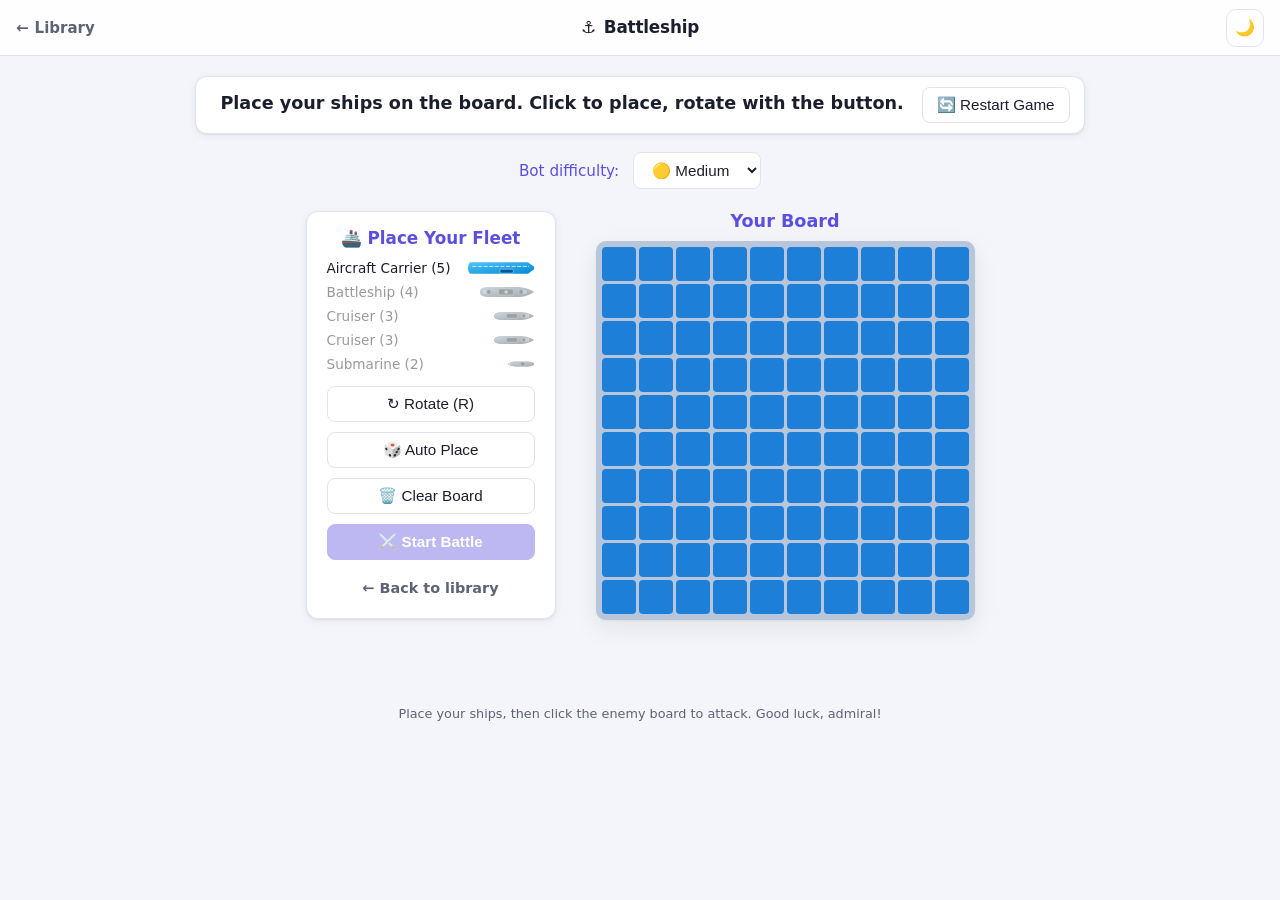
==== commit b90f2eed: "Add back-to-library link to game start screens" ====
--- a/games/battleship/index.html
+++ b/games/battleship/index.html
@@ -500,6 +500,7 @@
       <button id="clear-placement-btn">🗑️ Clear Board</button>
       <button id="start-battle-btn" class="primary" disabled>⚔️ Start Battle</button>
     </div>
+    <a class="gl-back-link" href="../../index.html">← Back to library</a>
   </div>
 
   <!-- Fleet panels flank the boards during battle -->
--- a/shared/theme.css
+++ b/shared/theme.css
@@ -111,6 +111,22 @@
   outline: 2px solid var(--gl-accent); outline-offset: 2px;
 }
 
+/* "Back to library" link for a game's start/selection screen */
+.gl-back-link {
+  display: block;
+  width: fit-content;
+  margin: 14px auto 0;
+  padding: 6px 10px;
+  border-radius: var(--gl-radius-sm);
+  color: var(--gl-muted);
+  font-family: var(--gl-font);
+  font-size: 0.9rem;
+  font-weight: 600;
+  text-decoration: none;
+}
+.gl-back-link:hover { color: var(--gl-fg); background: var(--gl-surface-2); }
+.gl-back-link:focus-visible { outline: 2px solid var(--gl-accent); outline-offset: 2px; }
+
 @media (max-width: 520px) {
   .gl-bar { padding: 0 12px; gap: 8px; grid-template-columns: auto minmax(0, 1fr) auto; }
   .gl-bar .gl-bar-title { min-width: 0; overflow: hidden; text-overflow: ellipsis; }
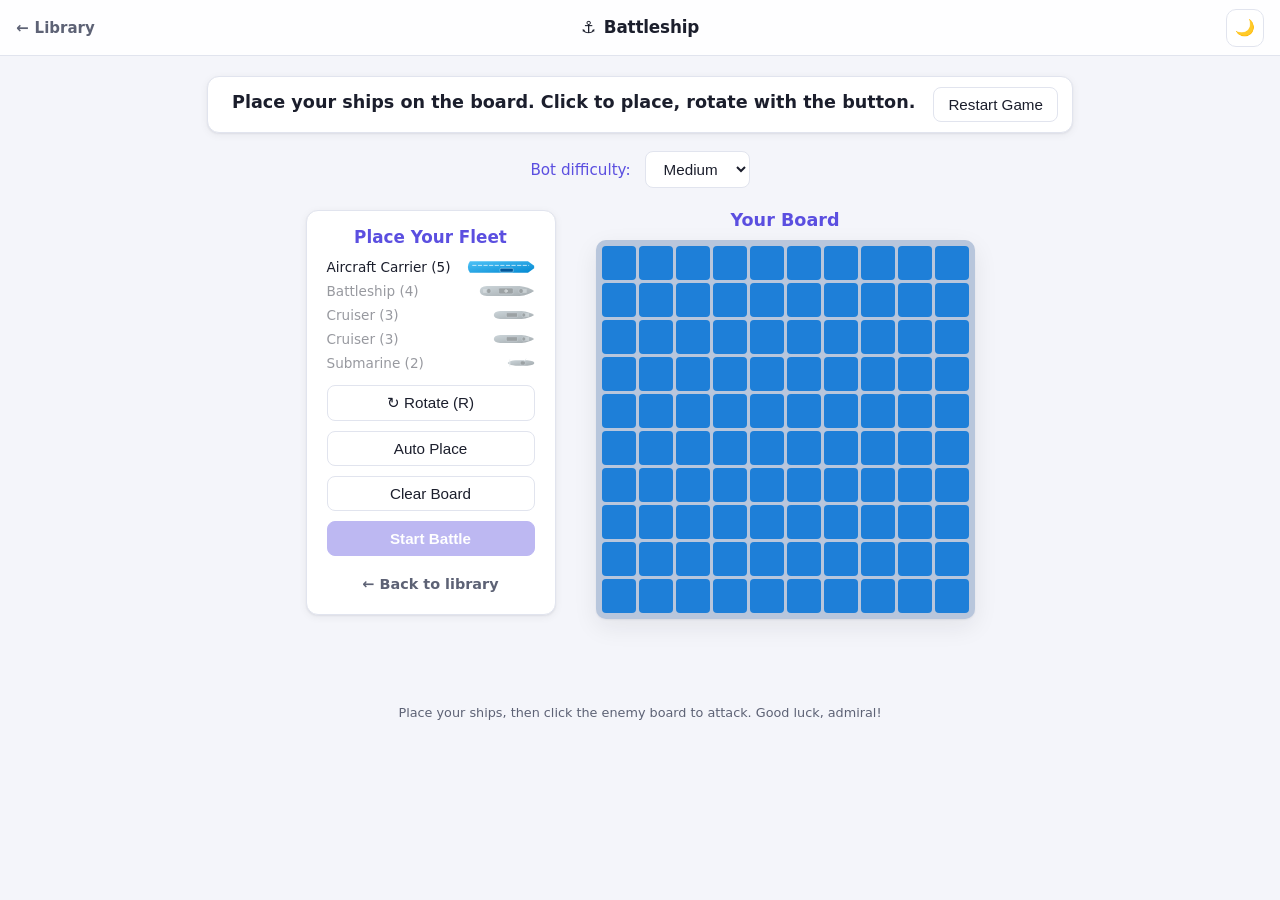
==== commit 37f0f287: "Remove section-label and redundant comments, decorative emoji Keep only comments that explain non-ob" ====
--- a/games/battleship/index.html
+++ b/games/battleship/index.html
@@ -43,7 +43,6 @@
     margin: 0 -20px 20px;
   }
 
-  /* Status bar at the top: message + restart button */
   #status-panel {
     display: flex;
     align-items: center;
@@ -121,7 +120,6 @@
     background: var(--gl-accent-hover);
   }
 
-  /* Wraps the placement panel and the boards side by side */
   #game-area {
     display: flex;
     gap: 40px;
@@ -131,7 +129,6 @@
     width: 100%;
   }
 
-  /* Ship placement panel (left sidebar) */
   #placement-panel {
     background: var(--panel);
     border: 1px solid var(--border);
@@ -202,7 +199,6 @@
     width: 100%;
   }
 
-  /* Fleet panels (sunk vs. remaining), beside the boards */
   .fleet-column {
     display: none; /* shown only during battle */
     background: var(--panel);
@@ -256,19 +252,16 @@
     display: block;
   }
 
-  /* Shared SVG ship artwork */
   .ship-hull {
     fill: url(#hullGradient);
   }
 
-  /* Dark details (island, turrets, bridge, submarine sail) */
   .ship-detail {
     fill: #263238;
     stroke: #90a4ae;
     stroke-width: 0.035;
   }
 
-  /* Line details (carrier runway, gun barrels, periscope, rudder) */
   .ship-line {
     stroke: #cfd8dc;
     stroke-width: 0.055;
@@ -284,7 +277,6 @@
   .ship-icon.sunk .ship-detail { fill: #100303; stroke: #4a1515; }
   .ship-icon.sunk .ship-line { stroke: #5a1a1a; }
 
-  /* Whole-ship drawing overlaid on the board (a single piece per ship) */
   .ship-overlay {
     position: absolute;
     z-index: 0;
@@ -353,7 +345,6 @@
     outline-offset: -2px;
   }
 
-  /* Bot board: clickable only during battle */
   #bot-board.battle-active .cell {
     cursor: pointer;
   }
@@ -362,15 +353,12 @@
     background: var(--water-hover);
   }
 
-  /* Cell that belongs to a ship: turned transparent so the SVG drawing
-     (.ship-overlay, below it in z-index) shows through. When the cell is
-     attacked, the .hit/.miss/.sunk rules (with !important) paint over it,
-     covering the drawing exactly at that point of the hull. */
+  /* Transparent so the ship overlay below shows through; .hit/.miss/.sunk
+     paint over it with !important once attacked. */
   .cell.ship {
     background: transparent;
   }
 
-  /* Placement board: cursor and preview */
   #player-board.placement-active .cell {
     cursor: pointer;
   }
@@ -402,7 +390,7 @@
     color: #fff;
   }
 
-  /* Translucent so the dark-red sunk hull drawing shows through the cells */
+  /* Translucent so the sunk hull shows through */
   .cell.sunk {
     background: rgba(8, 8, 8, 0.6) !important;
   }
@@ -412,7 +400,6 @@
     color: var(--hit);
   }
 
-  /* Subtle click animation */
   .cell.click-anim {
     animation: pop 0.25s ease;
   }
@@ -444,7 +431,6 @@
     color: var(--gl-muted);
   }
 
-  /* Smaller cells on narrow screens so the 10x10 board fits */
   @media (max-width: 480px) {
     :root { --cell-size: 30px; }
   }
@@ -476,36 +462,33 @@
 
 <div id="status-panel">
   <div id="status-message" role="status" aria-live="polite">Preparing the game...</div>
-  <button id="restart-btn">🔄 Restart Game</button>
+  <button id="restart-btn">Restart Game</button>
 </div>
 
-<!-- Difficulty picker: visible only outside of battle -->
 <div id="controls">
   <label for="difficulty">Bot difficulty:</label>
   <select id="difficulty">
-    <option value="easy">🟢 Easy</option>
-    <option value="medium" selected>🟡 Medium</option>
-    <option value="hard">🔴 Hard</option>
+    <option value="easy">Easy</option>
+    <option value="medium" selected>Medium</option>
+    <option value="hard">Hard</option>
   </select>
 </div>
 
 <div id="game-area">
-  <!-- Panel shown only during the ship placement phase, next to the board -->
   <div id="placement-panel">
-    <h2>🚢 Place Your Fleet</h2>
+    <h2>Place Your Fleet</h2>
     <div id="ship-queue"></div>
     <div id="placement-actions">
       <button id="rotate-btn">↻ Rotate (R)</button>
-      <button id="auto-place-btn">🎲 Auto Place</button>
-      <button id="clear-placement-btn">🗑️ Clear Board</button>
-      <button id="start-battle-btn" class="primary" disabled>⚔️ Start Battle</button>
+      <button id="auto-place-btn">Auto Place</button>
+      <button id="clear-placement-btn">Clear Board</button>
+      <button id="start-battle-btn" class="primary" disabled>Start Battle</button>
     </div>
     <a class="gl-back-link" href="../../index.html">← Back to library</a>
   </div>
 
-  <!-- Fleet panels flank the boards during battle -->
   <div class="fleet-column" id="player-fleet-column">
-    <h3>🧭 Your Fleet</h3>
+    <h3>Your Fleet</h3>
     <div id="player-fleet-list"></div>
   </div>
 
@@ -521,7 +504,7 @@
   </div>
 
   <div class="fleet-column" id="enemy-fleet-column">
-    <h3>🎯 Enemy Fleet</h3>
+    <h3>Enemy Fleet</h3>
     <div id="enemy-fleet-list"></div>
   </div>
 </div>
@@ -534,38 +517,33 @@
 (() => {
   'use strict';
 
-  // General settings
   const BOARD_SIZE = 10;
-  const SHIP_SIZES = [5, 4, 3, 3, 2]; // 1x5, 1x4, 2x3, 1x2
+  const SHIP_SIZES = [5, 4, 3, 3, 2];
   const SHIP_NAMES = { 5: 'Aircraft Carrier', 4: 'Battleship', 3: 'Cruiser', 2: 'Submarine' };
-  const BOT_MOVE_DELAY = 300; // ms
-
-  // Game state
-  let playerGrid, botGrid;      // logical cell matrices
-  let playerShips, botShips;    // ship lists { cells: [...], hits: 0, size, sunk }
-  let gamePhase = 'placement';  // 'placement' | 'battle' | 'over'
+  const BOT_MOVE_DELAY_MS = 300;
+
+  let playerGrid, botGrid;
+  let playerShips, botShips; // [{ cells, hits, size, sunk }]
+  let gamePhase = 'placement'; // 'placement' | 'battle' | 'over'
   let difficulty = 'medium';
-  let lastPlayerShotMsg = '';   // result of the player's last shot (shown together with the bot's)
-
-  // State specific to the placement phase
-  let shipQueue = [];           // remaining sizes to place
-  let orientation = 'H';        // 'H' (horizontal) or 'V' (vertical)
-  let lastHoverCell = null;     // last cell under the cursor (to redraw the preview when rotating)
-  let previewCells = [];        // cells currently highlighted as preview
-  let lastPointerType = 'mouse'; // 'mouse' | 'touch' | 'pen' | 'keyboard'
-  let touchPreviewCell = null;  // on touch there is no hover: first tap previews, second tap places
-
-  // Bot memory for the medium/hard modes
+  let lastPlayerShotMsg = '';
+
+  let shipQueue = [];
+  let orientation = 'H'; // 'H' | 'V'
+  let lastHoverCell = null; // to redraw the preview on rotate
+  let previewCells = [];
+  let lastPointerType = 'mouse';
+  let touchPreviewCell = null; // touch has no hover: first tap previews, second tap places
+
   let botMemory = {
     targetStack: [],   // stack of candidate cells to attack after a hit
     lastHit: null,
     huntDirection: null,
     firstHitOfCurrentShip: null,
     pendingHits: [],   // hits on ships not yet sunk (so a wounded ship is never abandoned)
-    triedCells: new Set() // cells already attacked by the bot (avoids repeats)
+    triedCells: new Set()
   };
 
-  // DOM references
   const playerBoardEl = document.getElementById('player-board');
   const botBoardEl = document.getElementById('bot-board');
   const botBoardWrapperEl = document.getElementById('bot-board-wrapper');
@@ -587,7 +565,6 @@
   const playerFleetListEl = document.getElementById('player-fleet-list');
   const enemyFleetListEl = document.getElementById('enemy-fleet-list');
 
-  // Utilities
   function createEmptyGrid() {
     return Array.from({ length: BOARD_SIZE }, () =>
       Array.from({ length: BOARD_SIZE }, () => ({
@@ -605,7 +582,6 @@
     return r >= 0 && r < BOARD_SIZE && c >= 0 && c < BOARD_SIZE;
   }
 
-  // Returns the adjacent cells (up, down, left, right)
   function getAdjacentCells(r, c) {
     return [
       { r: r - 1, c }, { r: r + 1, c },
@@ -613,7 +589,6 @@
     ].filter(p => inBounds(p.r, p.c));
   }
 
-  // Automatic ship placement
   function placeShipsRandomly(grid, sizes = SHIP_SIZES) {
     // Attempt cap per ship: if a layout corners a ship, clear the board
     // and start over instead of getting stuck in a loop.
@@ -658,13 +633,12 @@
     }
   }
 
-  // Checks bounds and ensures no overlap and no touching another ship
   function canPlaceShip(grid, cells) {
     for (const { r, c } of cells) {
       if (!inBounds(r, c)) return false;
       if (grid[r][c].ship) return false;
 
-      // forbids adjacent ships (including diagonals) for a cleaner layout
+      // ships may not touch, not even diagonally
       for (let dr = -1; dr <= 1; dr++) {
         for (let dc = -1; dc <= 1; dc++) {
           const nr = r + dr, nc = c + dc;
@@ -675,7 +649,6 @@
     return true;
   }
 
-  // Generates the cells a ship would occupy from an anchor cell (left/top corner)
   function getCellsFromAnchor(row, col, size, orient) {
     const cells = [];
     for (let i = 0; i < size; i++) {
@@ -684,12 +657,11 @@
     return cells;
   }
 
-  // SVG ship artwork
   // Each ship type has its own drawing (top-down view), always defined
   // horizontally: x axis = length (0..length), y axis = beam (0..1).
   // The bow sits at x=length and the stern at x=0.
 
-  // Gun turret: circle with two barrels pointing toward "dir" (1 = bow, -1 = stern)
+  // dir: 1 = bow, -1 = stern
   function turretMarkup(t, dir, r = 0.16) {
     const tip = (t + dir * (r + 0.22)).toFixed(2);
     return `<line class="ship-line" x1="${t}" y1="0.44" x2="${tip}" y2="0.44" />` +
@@ -698,13 +670,11 @@
   }
 
   const SHIP_SHAPES = {
-    // Aircraft carrier: wide flat flight deck, dashed runway and side island
     5: () => `
       <path class="ship-hull" d="M 0.35,0.14 L 4.5,0.14 L 4.94,0.42 L 4.94,0.58 L 4.5,0.86 L 0.35,0.86 Q 0.06,0.5 0.35,0.14 Z" />
       <line class="ship-line" x1="0.55" y1="0.4" x2="4.55" y2="0.4" stroke-dasharray="0.24 0.16" />
       <rect class="ship-detail" x="2.5" y="0.58" width="0.95" height="0.24" rx="0.07" />
     `,
-    // Battleship: sturdy hull, two gun turrets, superstructure and funnel
     4: () => `
       <path class="ship-hull" d="M 0.06,0.5 Q 0.06,0.22 0.55,0.18 L 2.9,0.18 Q 3.55,0.25 3.94,0.5 Q 3.55,0.75 2.9,0.82 L 0.55,0.82 Q 0.06,0.78 0.06,0.5 Z" />
       ${turretMarkup(3.0, 1)}
@@ -712,20 +682,17 @@
       <rect class="ship-detail" x="1.4" y="0.32" width="1.05" height="0.36" rx="0.09" />
       <circle class="ship-line" cx="1.93" cy="0.5" r="0.08" />
     `,
-    // Cruiser: slender hull, one forward turret and a central bridge
     3: () => `
       <path class="ship-hull" d="M 0.06,0.5 Q 0.06,0.28 0.5,0.25 L 2.05,0.25 Q 2.6,0.3 2.94,0.5 Q 2.6,0.7 2.05,0.75 L 0.5,0.75 Q 0.06,0.72 0.06,0.5 Z" />
       ${turretMarkup(2.2, 1, 0.13)}
       <rect class="ship-detail" x="0.95" y="0.36" width="0.8" height="0.28" rx="0.07" />
     `,
-    // Submarine: capsule hull, stern rudder, central sail and periscope
     2: () => `
       <path class="ship-hull" d="M 0.05,0.5 Q 0.18,0.35 0.6,0.33 L 1.45,0.33 Q 1.95,0.37 1.95,0.5 Q 1.95,0.63 1.45,0.67 L 0.6,0.67 Q 0.18,0.65 0.05,0.5 Z" />
       <line class="ship-line" x1="0.2" y1="0.3" x2="0.2" y2="0.7" />
       <rect class="ship-detail" x="0.95" y="0.37" width="0.36" height="0.26" rx="0.11" />
       <line class="ship-line" x1="1.24" y1="0.37" x2="1.36" y2="0.24" />
     `,
-    // Generic shape for sizes outside the standard fleet
     default: (L) => {
       const wideAt = Math.min(L * 0.4, L - 0.9);
       const taperAt = Math.max(L - 0.6, L * 0.55);
@@ -751,9 +718,8 @@
     return `<svg class="ship-icon${extraClass ? ' ' + extraClass : ''}" viewBox="${viewBox}" preserveAspectRatio="none" xmlns="http://www.w3.org/2000/svg">${inner}</svg>`;
   }
 
-  // Draws the whole ship overlaid on the board (a single piece per ship,
-  // not one slice per cell). Must only be called with ships that may be
-  // revealed (the player's always; the enemy's only when sunk / game over).
+  // Only call for ships that may be revealed: the player's always, the
+  // enemy's only once sunk or at game over.
   function renderShipOverlays(boardEl, ships) {
     boardEl.querySelectorAll('.ship-overlay').forEach(el => el.remove());
 
@@ -777,15 +743,12 @@
     });
   }
 
-  // Board rendering
-  // Accessible cell name: coordinate in the A1..J10 format + current state
   function cellAriaLabel(r, c, cellData, revealShips) {
     const coord = `${String.fromCharCode(65 + r)}${c + 1}`;
     if (cellData.attacked) {
       if (cellData.ship) return `${coord}: ${cellData.ship.sunk ? 'sunk ship' : 'hit'}`;
       return `${coord}: miss`;
     }
-    // on revealed boards, tells screen readers where the ships are
     if (revealShips && cellData.ship) return `${coord}: ship`;
     return coord;
   }
@@ -837,21 +800,17 @@
     }
     cellEl.setAttribute('aria-label', cellAriaLabel(r, c, cellData, revealShips));
 
-    // subtle click animation
     cellEl.classList.remove('click-anim');
     void cellEl.offsetWidth; // forces a reflow to restart the animation
     cellEl.classList.add('click-anim');
   }
 
-  // Visually marks all cells of a ship as "sunk" once it goes down
   function refreshShipSunkState(boardEl, ship, grid, opts) {
     ship.cells.forEach(({ r, c }) => updateCellVisual(boardEl, r, c, grid, opts));
   }
 
-  // Fleet panel: sunk vs. remaining ships
-  // Hit progress (red blocks) stays hidden until the ship is fully sunk,
-  // so it never gives away which ship was hit. The rule applies equally
-  // to both sides (your fleet and the enemy fleet).
+  // Hits stay hidden until a ship sinks, so a hit never reveals which
+  // ship it belongs to. Same rule for both fleets.
   function renderFleetList(containerEl, ships) {
     containerEl.innerHTML = '';
     ships.forEach(ship => {
@@ -880,8 +839,6 @@
     renderFleetList(playerFleetListEl, playerShips);
     renderFleetList(enemyFleetListEl, botShips);
   }
-
-  // Placement phase
 
   function enterPlacementPhase() {
     gamePhase = 'placement';
@@ -910,7 +867,6 @@
   function renderShipQueue() {
     shipQueueEl.innerHTML = '';
 
-    // Fixed list of every ship in the fleet, marking the ones already placed
     const placedCount = SHIP_SIZES.length - shipQueue.length;
 
     SHIP_SIZES.forEach((size, i) => {
@@ -995,7 +951,7 @@
 
     const size = shipQueue[0];
     const cells = getCellsFromAnchor(row, col, size, orientation);
-    if (!canPlaceShip(playerGrid, cells)) return; // invalid position, ignore the click
+    if (!canPlaceShip(playerGrid, cells)) return;
 
     const ship = { cells, size, hits: 0, sunk: false };
     cells.forEach(({ r, c }) => { playerGrid[r][c].ship = ship; });
@@ -1065,9 +1021,8 @@
 
     gamePhase = 'battle';
     lastPlayerShotMsg = '';
-    controlsEl.style.display = 'none'; // difficulty is hidden once the battle starts
-
-    // during battle the player's board is no longer interactive
+    controlsEl.style.display = 'none';
+
     playerBoardEl.querySelectorAll('.cell').forEach(el => {
       el.tabIndex = -1;
       el.removeAttribute('role');
@@ -1084,16 +1039,13 @@
     setStatus('Your turn! Click the enemy board to attack.');
     setBoardsClickable(true);
 
-    // keyboard flow: continue on the board that is now the active one
     const firstCell = botBoardEl.querySelector('.cell');
     if (firstCell) firstCell.focus({ preventScroll: true });
   }
 
-  // Battle phase
-
   function attackCell(grid, ships, r, c) {
     const cellData = grid[r][c];
-    if (cellData.attacked) return null; // already attacked
+    if (cellData.attacked) return null;
 
     cellData.attacked = true;
 
@@ -1122,7 +1074,7 @@
     const r = Number(cellEl.dataset.row);
     const c = Number(cellEl.dataset.col);
 
-    if (botGrid[r][c].attacked) return; // cell already attacked, ignore
+    if (botGrid[r][c].attacked) return;
 
     const result = attackCell(botGrid, botShips, r, c);
     updateCellVisual(botBoardEl, r, c, botGrid, { revealShips: false });
@@ -1131,12 +1083,12 @@
       if (result.ship.sunk) {
         refreshShipSunkState(botBoardEl, result.ship, botGrid, { revealShips: false });
         renderShipOverlays(botBoardEl, botShips.filter(s => s.sunk));
-        lastPlayerShotMsg = `💥 You sank an enemy ship (size ${result.ship.size})!`;
+        lastPlayerShotMsg = `You sank an enemy ship (size ${result.ship.size})!`;
       } else {
-        lastPlayerShotMsg = '🎯 You hit an enemy ship!';
+        lastPlayerShotMsg = 'You hit an enemy ship!';
       }
     } else {
-      lastPlayerShotMsg = '🌊 You missed: water.';
+      lastPlayerShotMsg = 'You missed: water.';
     }
     setStatus(lastPlayerShotMsg);
 
@@ -1147,9 +1099,8 @@
       return;
     }
 
-    // bot's turn after a short delay
     setBoardsClickable(false);
-    setTimeout(botTurn, BOT_MOVE_DELAY);
+    setTimeout(botTurn, BOT_MOVE_DELAY_MS);
   }
 
   function botTurn() {
@@ -1164,10 +1115,8 @@
     if (result.hit) {
       if (result.ship.sunk) {
         refreshShipSunkState(playerBoardEl, result.ship, playerGrid, { revealShips: true });
-        // redraws the overlays so the sunk ship gets the dark-red hull
         renderShipOverlays(playerBoardEl, playerShips);
-        botMsg = `☠️ The bot sank your ship (size ${result.ship.size})!`;
-        // ship sunk: clear the hunt memory and the resolved hits
+        botMsg = `The bot sank your ship (size ${result.ship.size})!`;
         botMemory.targetStack = [];
         botMemory.lastHit = null;
         botMemory.huntDirection = null;
@@ -1176,11 +1125,11 @@
           h => !result.ship.cells.some(cell => cell.r === h.r && cell.c === h.c)
         );
       } else {
-        botMsg = '🔥 The bot hit your ship!';
+        botMsg = 'The bot hit your ship!';
         registerBotHit(r, c);
       }
     } else {
-      botMsg = '💧 The bot missed. Your turn!';
+      botMsg = 'The bot missed. Your turn!';
       // if it was in "direction" mode and missed, try the opposite direction from the first hit
       if (difficulty === 'hard' && botMemory.huntDirection && botMemory.firstHitOfCurrentShip) {
         const opposite = oppositeTargetFrom(botMemory.firstHitOfCurrentShip, botMemory.huntDirection);
@@ -1191,8 +1140,7 @@
       }
     }
 
-    // Shows the player's result and the bot's together, so the player's
-    // shot does not vanish from the screen when the bot responds
+    // Keep the player's result on screen next to the bot's reply
     setStatus(lastPlayerShotMsg ? `${lastPlayerShotMsg} · ${botMsg}` : botMsg);
 
     updateFleetStatus();
@@ -1223,7 +1171,6 @@
     botMemory.lastHit = { r, c };
 
     if (difficulty === 'medium') {
-      // add the neighbors as candidates
       getAdjacentCells(r, c).forEach(p => {
         if (!botMemory.triedCells.has(`${p.r},${p.c}`)) {
           botMemory.targetStack.push(p);
@@ -1231,7 +1178,6 @@
       });
     } else if (difficulty === 'hard') {
       if (botMemory.huntDirection) {
-        // keep going in the detected direction
         const next = {
           r: r + botMemory.huntDirection.dr,
           c: c + botMemory.huntDirection.dc
@@ -1308,7 +1254,6 @@
     return { r, c };
   }
 
-  // Game flow control
   function setStatus(message) {
     statusMessageEl.textContent = message;
   }
@@ -1321,24 +1266,22 @@
   function endGame(playerWon) {
     gamePhase = 'over';
     setBoardsClickable(false);
-    controlsEl.style.display = 'flex'; // free to pick a difficulty for the next game
-
-    // reveals all of the bot's ships at the end
+    controlsEl.style.display = 'flex';
+
     renderBoard(botBoardEl, botGrid, { revealShips: true });
     renderShipOverlays(botBoardEl, botShips);
 
     if (playerWon) {
-      gameOverBannerEl.textContent = '🏆 Victory! You sank the entire enemy fleet!';
+      gameOverBannerEl.textContent = 'Victory! You sank the entire enemy fleet!';
       gameOverBannerEl.className = 'win';
       setStatus('Game over: you won!');
     } else {
-      gameOverBannerEl.textContent = '💀 Defeat! Your fleet was destroyed.';
+      gameOverBannerEl.textContent = 'Defeat! Your fleet was destroyed.';
       gameOverBannerEl.className = 'lose';
       setStatus('Game over: the bot won!');
     }
   }
 
-  // Initialization / restart
   function startNewGame() {
     difficulty = difficultySelect.value;
     gameOverBannerEl.textContent = '';
@@ -1346,7 +1289,6 @@
     enterPlacementPhase();
   }
 
-  // Listeners
   botBoardEl.addEventListener('click', handlePlayerAttack);
 
   playerBoardEl.addEventListener('mouseover', handlePlacementHover);
@@ -1369,8 +1311,7 @@
     lastPointerType = e.pointerType || 'mouse';
   }, true);
 
-  // Accessibility: Enter/Space activate the focused cell like a click,
-  // and moving focus with the keyboard also shows the placement preview
+  // Enter/Space act as a click; keyboard focus also shows the placement preview
   function handleCellKeydown(e) {
     if (e.key !== 'Enter' && e.key !== ' ') return;
     const cellEl = e.target.closest('.cell');
@@ -1387,14 +1328,12 @@
 
   restartBtn.addEventListener('click', startNewGame);
 
-  // The selector is hidden during battle, so a change here can only happen
-  // before the battle starts; it never restarts the game (only the button does)
+  // Only reachable before the battle (the selector is hidden during it)
   difficultySelect.addEventListener('change', () => {
     difficulty = difficultySelect.value;
   });
 
-  // Repositions the ship overlays when the layout changes (the cell size
-  // shrinks on narrow screens, so the pixel offsets need to be recomputed)
+  // Cell size changes on narrow screens, so overlay offsets must be recomputed
   window.addEventListener('resize', () => {
     if (playerShips) renderShipOverlays(playerBoardEl, playerShips);
     if (gamePhase === 'battle') {
@@ -1404,7 +1343,6 @@
     }
   });
 
-  // Start
   startNewGame();
 })();
 </script>
--- a/shared/theme.css
+++ b/shared/theme.css
@@ -1,5 +1,4 @@
-/* Shared look for the library and every game: design tokens, base styles, and the top bar.
-   Games build their own variables on top of the --gl-* tokens instead of hardcoding colors. */
+/* Tokens and top bar shared by the library and every game */
 
 :root {
   --gl-bg: #f4f5fa;
@@ -54,7 +53,7 @@
   font-family: var(--gl-font);
 }
 
-/* Top bar injected by layout.js: back link · game title · actions + theme toggle */
+/* Top bar (added by layout.js) */
 .gl-bar {
   position: sticky;
   top: 0;
@@ -111,7 +110,7 @@
   outline: 2px solid var(--gl-accent); outline-offset: 2px;
 }
 
-/* "Back to library" link for a game's start/selection screen */
+/* Link on start screens that cover the bar */
 .gl-back-link {
   display: block;
   width: fit-content;
